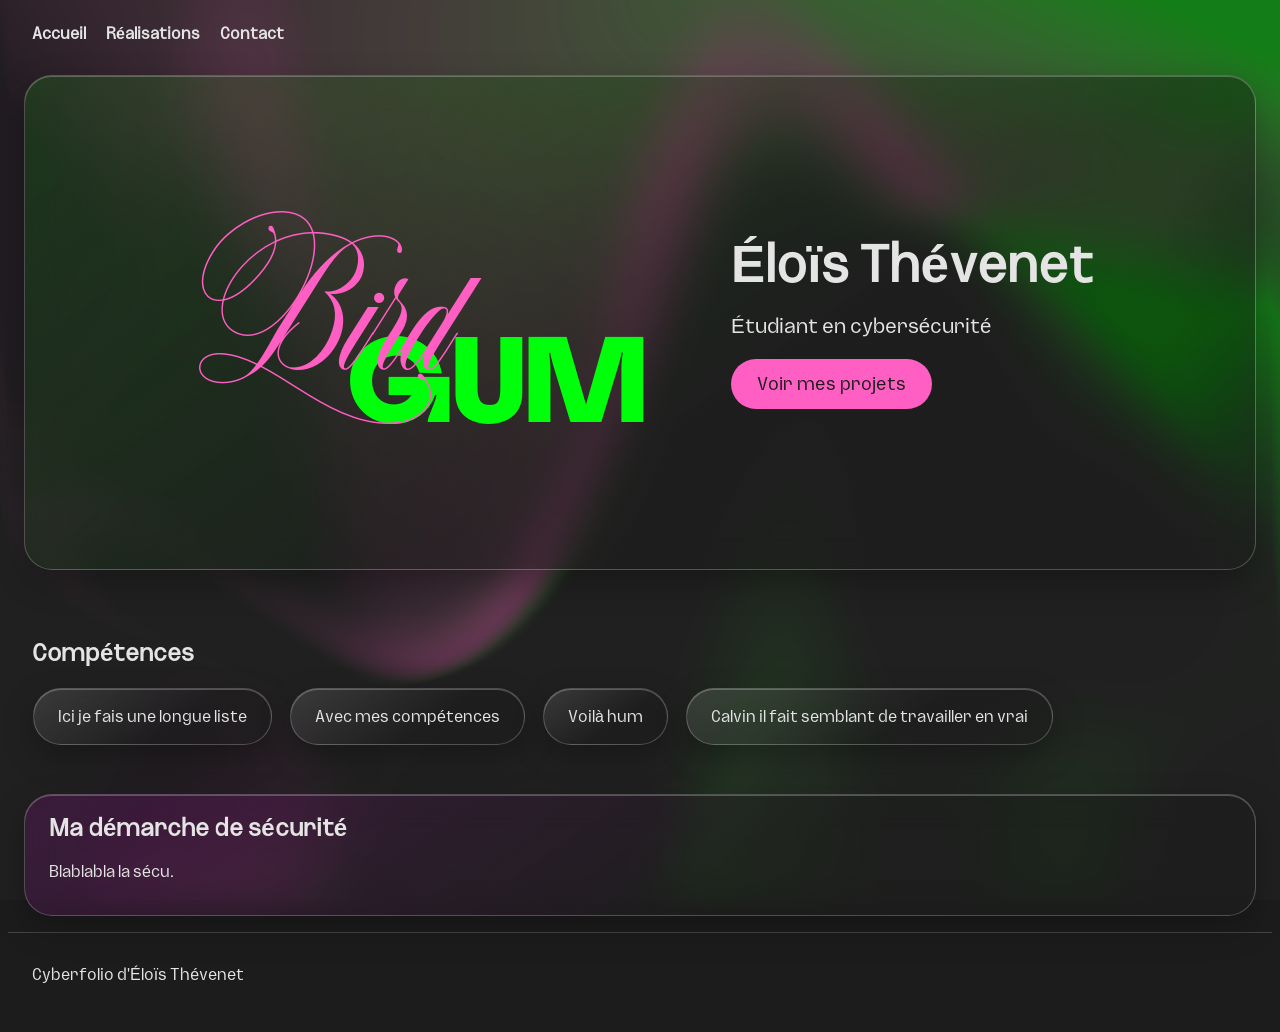
==== index.html @ 5d5ccad8 "g parfait 2" ====
<!DOCTYPE html>
<html lang="fr">

    <head>
        <meta charset="utf-8">
        <meta name="viewport" content="width=device-width, initial-scale=1">
        <title>Mon cyberfolio</title>
        <link rel="stylesheet" href="css/style.css">
        <script src="js/AestheticFluidBg.min.js" defer></script>
        <script src="js/main.js" defer></script>
    </head>

    <body>
        <header>
            <nav id="menu-principal">
                <a href="index.html">Accueil</a>
                <a href="realisations.html">Réalisations</a>
                <a href="contact.html">Contact</a>
             </nav>
        </header>

        <main class="contenu-animé">
            <div class="introduction-fond" aria-hidden="true">
                    <div id="fond-introduction"></div>
            </div>
            
            <section class="introduction">
                <div class="introduction-contenu">
                    <svg class="logo-bird-gum"
                        viewBox="0 0 1548 844"
                        role="img"
                        aria-labelledby="titre-bird-gum">
                        <title id="titre-bird-gum">Bird GUM</title>
                        <text class="logo-gum" x="519" y="741">GUM</text>
                        <text class="logo-bird" x="40" y="570">Bird</text>
                    </svg>

                    <div class="introduction-texte">
                        <h1>Éloïs Thévenet</h1>
                        <p>Étudiant en cybersécurité</p>
                        <a class="lien-projets" href="realisations.html">Voir mes projets</a>
                    </div>
                </div>
            </section>

            <section class="competences">
                <h2>Compétences</h2>
                <ul>
                    <li>Ici je fais une longue liste</li>
                    <li>Avec mes compétences</li>
                    <li>Voilà hum</li>
                    <li>Calvin il fait semblant de travailler en vrai</li>
                </ul>
            </section>

            <section class="demarche-securite">
                <h2>Ma démarche de sécurité</h2>
                <p>Blablabla la sécu.</p>
            </section>
        </main>

        <footer>
            <p>Cyberfolio d'Éloïs Thévenet</p>
        </footer>
        </p>
    </body>
</html>
---- css/style.css ----
@font-face {
    font-family: "DxBrutalist-ExtraBold";
    src: url("../fonts/DxBrutalist-ExtraBold.otf") format("opentype");
    font-weight: 400;
    font-display: swap;
}

@font-face {
    font-family: "Hermaiona";
    src: url("../fonts/Hermaiona.otf") format("opentype");
    font-weight: 400;
    font-display: swap;
}

@font-face {
    font-family: "Blubird";
    src: url('../fonts/Blubird.otf') format("opentype");
    font-weight: 400;
    font-display: swap;
}

body {
    background-color: #1c1c1c;
    color: #e4e4e4;
    font-family: "Blubird", sans-serif;
}

.lien-projets{
    display: inline-block;
    background-color: #ff5fc2;
    color:#1c1c1c;
    padding: 12px 20px;
    border-radius: 999px;
    text-decoration: none;
}

nav {
    display: flex;
    flex-wrap: wrap;
    gap: 20px;
    padding: 16px 24px;
}

nav a {
    color: #e4e4e4;
    text-decoration: none;
    font-weight: bold;
}

nav a:hover,
nav a:focus-visible {
    color: #ff5fc2;
}

.introduction {
    margin: 16px;
    padding: 64px 24px;
    border: 1px solid rgba(255, 255, 255, 0.22);
    border-radius: 28px;
    background: linear-gradient(
        145deg,
        rgba(0, 255, 0, 0.12),
        rgba(28,28,28, 0.48) 60%
    );
    backdrop-filter: blur(16px) saturate(1.35);
    box-shadow:
    inset 0 1px 0 rgba(255,255,255, 0.24),
    0 12px 32px rgba(0,0,0,0.25);
}

.introduction-fond {
    position: absolute;
    inset: 0;
    z-index: -1;
    opacity: 0.45;
    pointer-events: none;
}

#fond-introduction {
    width: 100%;
    height: 100%;
}

.introduction-contenu {
    display: grid;
    grid-template-columns: minmax(0,320px) auto;
    align-items: center;
    justify-content: center;
    gap: clamp(32px, 6vw, 80px)
}

.introduction-contenu > .logo-bird-gum {
    display: block;
    width: 100%;
    height: auto;
}

.introduction-texte {
    display: grid;
    justify-items: start;
}

.logo-bird-gum {
    display: block;
    width: 325px;
    max-width: 100%;
    height: auto;
}

.logo-gum {
    font-family: "DxBrutalist-ExtraBold";
    font-size: 390px;
    fill: #00ff0b
}

.logo-bird {
    font-family: "Hermaiona";
    font-size: 589px;
    fill: #ff5fc2;
}

.introduction-texte h1 {
    margin: 0;
    font-size: clamp(1.8rem, 3vw, 2.5rem);
    line-height: 1.1;
    color: #e4e4e4;
}

.competences {
    padding: 32px 24px;
}

.competences ul {
    display: flex;
    flex-wrap: wrap balance;
    gap: 16px;
    list-style: none;
    margin: 0;
    padding: 0;
}

.competences li {
    margin: 1px;
    padding: 18px 24px;
    border: 1px solid rgba(255, 255, 255, 0.22);
    border-radius: 28px;
    background: linear-gradient(
        145deg,
        rgba(255, 255, 255, 0.12),
        rgba(28,28,28, 0.48) 60%
    );
    backdrop-filter: blur(16px) saturate(1.35);
    box-shadow:
    inset 0 1px 0 rgba(255,255,255, 0.24),
    0 12px 32px rgba(0,0,0,0.25);
}

.demarche-securite {
    margin: 16px;
    padding: 18px 24px;
    border: 1px solid rgba(255, 255, 255, 0.22);
    border-radius: 28px;
    background: linear-gradient(
        145deg,
        rgba(255, 0, 255, 0.12),
        rgba(28,28,28, 0.48) 60%
    );
    backdrop-filter: blur(16px) saturate(1.35);
    box-shadow:
    inset 0 1px 0 rgba(255,255,255, 0.24),
    0 12px 32px rgba(0,0,0,0.25)
}

.demarche-securite h2 {
    margin-top: 0;
}

footer{
    padding: 16px 24px;
    border-top: 1px solid #444;
}

#bouton-menu {
    display: none;
    cursor: pointer;
}

.grille-projets {
    display: grid;
    grid-template-columns: repeat(auto-fit, minmax(min(100%, 260px), 1fr));
    gap: 16px;
    padding: 24px;
}

.grille-projets article {
    padding: 18px 24px;
    border: 1px solid rgba(255, 255, 255, 0.22);
    border-radius: 28px;
    background: linear-gradient(
        145deg,
        rgba(0, 255, 0, 0.12),
        rgba(28,28,28, 0.48) 60%
    );
    backdrop-filter: blur(16px) saturate(1.35);
    box-shadow:
    inset 0 1px 0 rgba(255,255,255, 0.24),
    0 12px 32px rgba(0,0,0,0.25)
}

.grille-projets article h2 {
    margin-top: 0;
}

#filtres-projets {
    display: flex;
    flex-wrap: wrap;
    gap: 8px;
    padding: 0 24px;
}

#filtres-projets button {
    padding: 8px 16px;
    border: 0px;
    border-radius: 999px;
    background-color: #282828;
    color: #e4e4e4;
    cursor: pointer;
}

#filtres-projets button[aria-pressed="true"] {
    background-color: #ff5fc2;
    color: #1c1c1c;
}

.contact-form input[type="text"],
.contact-form input[type="email"]{
    margin: 16px;
    padding: 10px 24px;
    border: 1px solid rgba(255, 255, 255, 0.22);
    border-radius: 28px;
    background: linear-gradient(
        145deg,
        rgba(0, 255, 0, 0.12),
        rgba(28,28,28, 0.48) 60%
    );
    backdrop-filter: blur(16px) saturate(1.35);
    box-shadow:
    inset 0 1px 0 rgba(255,255,255, 0.24),
    0 12px 32px rgba(0,0,0,0.25);
}

.contact-form textarea{
    margin: 16px;
    padding: 10px 240px;
    border: 1px solid rgba(255, 255, 255, 0.22);
    border-radius: 28px;
    background: linear-gradient(
        145deg,
        rgba(0, 255, 0, 0.12),
        rgba(28,28,28, 0.48) 60%
    );
    backdrop-filter: blur(16px) saturate(1.35);
    box-shadow:
    inset 0 1px 0 rgba(255,255,255, 0.24),
    0 12px 32px rgba(0,0,0,0.25);
}

.contact-form .champ-contact > textarea {
    display: block;
    width: 100%;
    max-width: 100%;
    min-height: 150px;
    padding: 14px 18px;
    line-height: 1.5;
    resize: vertical;
}

.contact-form .champ-contact > :is(input[type="text"], input[type="email"]) {
    width: 220px;
    max-width: 100%;
    padding: 10px 16px;
}

.contact-form .champ-contact {
    display: flex;
    flex-direction: column;
    align-items: center;
    gap: 8px;
    margin-bottom: 20px;
    width: 100%;
    min-width: 0;
    box-sizing: border-box;
}

.contact-form .champ-contact > :is(input, textarea) {
    box-sizing: border-box;
    margin: 0;
    color: #f5f5f5;
    caret-color: #ff5fc2;
    font: inherit;
    text-align: left;
}

.contact-form .bouton-envoyer {
    display: block;
    justify-self: center;
    width: fit-content;
    margin: 8px auto 0;
    padding: 12px 28px;
    border: 0;
    border-radius: 999px;
    background: #ff5fc2;
    color: #1c1c1c;
    font: inherit;
    font-weight: 700;
    cursor: pointer;
}

.contact-form .bouton-envoyer:hover {
    background: #ff89d1;
}

.contact-form .bouton-envoyer:focus-visible {
    outline: 2px solid #fff;
    outline-offset: 4px;
}

.contact-form :is(input, textarea):focus {
    outline: none;
    border-color: #ff5fc2;
    box-shadow:
        0 0 0 2px rgba(255, 95, 194, 0.22),
        inset 0 1px 0 rgba(255, 255, 255, 0.24);
}

@media (min-width: 900px) {
    .introduction {
        box-sizing: border-box;
        min-height: clamp(420px, 55vh, 620px);
        display: grid;
        align-items: center;
    }

    .introduction-contenu {
        width: 100%;
        grid-template-columns: minmax(0, 480px) auto;
        gap: clamp(40px, 5vw, 80px);
    }

    .introduction-texte h1 {
        font-size: clamp(2.75rem, 4vw, 4rem);
    }

    .introduction-texte p {
        font-size: clamp(1.125rem, 1.6vw, 1.5rem);
    }

    .introduction-texte .lien-projets {
        font-size: 1.125rem;
        padding: 14px 26px;
    }
}

@media (max-width: 600px) {
    nav {
        gap: 12px;
        padding: 12px 16px;
    }

    .introduction {
        padding: 48px 16px;
    }

    .introduction-contenu {
        grid-template-columns: minmax(0, 320px);
        gap: 24px;
    }

    .introduction-texte {
        justify-items: center;
        text-align: center;
    }

    .competences,
    footer {
        padding: 24px 16px;
    }

    .competences ul {
        display: grid;
        grid-template-columns: repeat(auto-fit, minmax(mix(100%, 200px), 1fr));
        grid-auto-rows: 1fr;
        grid-template-columns: 1fr;
    }

    .demarche-securite {
        margin: 24px 16px;
        padding: 16px;
    }

    .logo-bird-gum .logo-gum {
        transform: translateY(-0px);
    }
}

@supports (field-sizing: content) {
    .contact-form .champ-contact > :is(input[type="text"], input[type="email"]) {
        field-sizing: content;
        width: auto;
        min-width: min(220px, 100%);
    }

    .contact-form textarea {
        field-sizing: content;
        height: auto;
        min-height: 150px;
    }
}
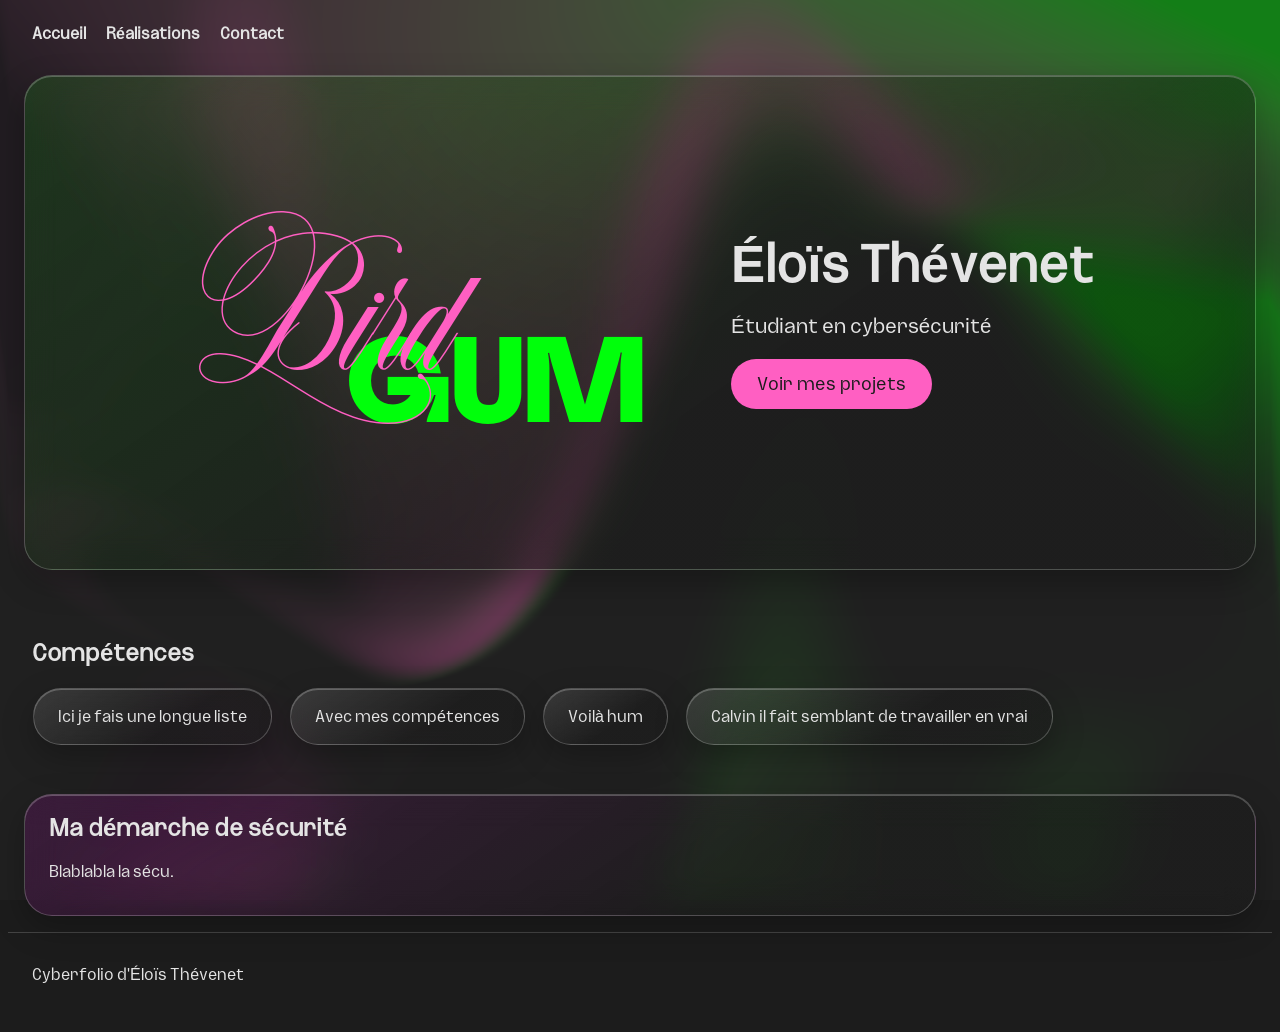
==== commit 16019f11: "g envie de crever" ====
--- a/index.html
+++ b/index.html
@@ -31,7 +31,7 @@
                         role="img"
                         aria-labelledby="titre-bird-gum">
                         <title id="titre-bird-gum">Bird GUM</title>
-                        <text class="logo-gum" x="519" y="741">GUM</text>
+                        <text class="logo-gum" x="515" y="741">GUM</text>
                         <text class="logo-bird" x="40" y="570">Bird</text>
                     </svg>
 
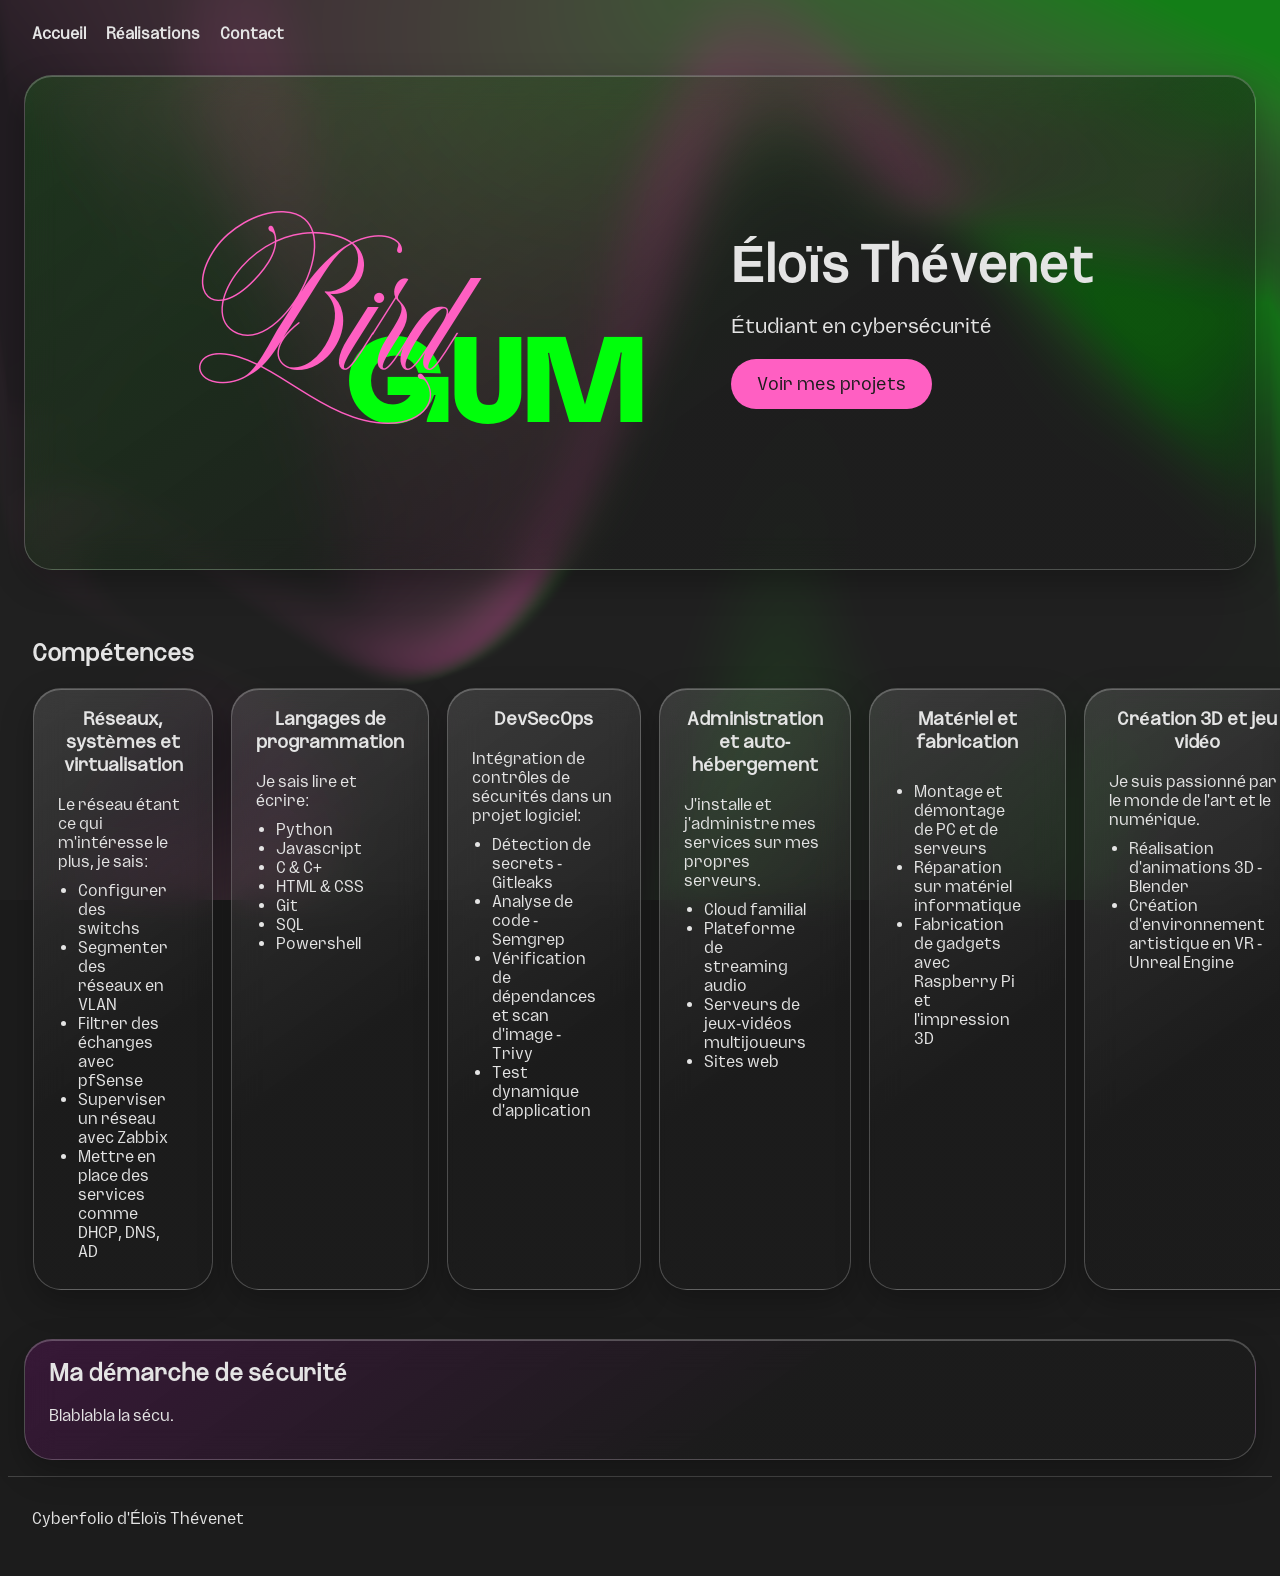
==== commit 40c82eb1: "blabla1" ====
--- a/index.html
+++ b/index.html
@@ -4,7 +4,7 @@
     <head>
         <meta charset="utf-8">
         <meta name="viewport" content="width=device-width, initial-scale=1">
-        <title>Mon cyberfolio</title>
+        <title>Cyberfolio - BirdGum</title>
         <link rel="stylesheet" href="css/style.css">
         <script src="js/AestheticFluidBg.min.js" defer></script>
         <script src="js/main.js" defer></script>
@@ -45,11 +45,117 @@
 
             <section class="competences">
                 <h2>Compétences</h2>
-                <ul>
-                    <li>Ici je fais une longue liste</li>
-                    <li>Avec mes compétences</li>
-                    <li>Voilà hum</li>
-                    <li>Calvin il fait semblant de travailler en vrai</li>
+                <ul class="liste-competences">
+                    <li>
+                        <h3>Réseaux, systèmes et virtualisation</h3>
+                        Le réseau étant ce qui m'intéresse le plus, je sais:
+                        <ul>
+                            <li>
+                                Configurer des switchs
+                            </li>
+                            <li>
+                                Segmenter des réseaux en VLAN
+                            </li>
+                            <li>
+                                Filtrer des échanges avec pfSense
+                            </li>
+                            <li>
+                                Superviser un réseau avec Zabbix
+                            </li>
+                            <li>
+                                Mettre en place des services comme DHCP, DNS, AD
+                            </li>
+                        </ul>
+                    </li>
+                    <li>
+                        <h3>Langages de programmation</h3>
+                        Je sais lire et écrire:
+                        <ul>
+                            <li>
+                                Python
+                            </li>
+                            <li>
+                                Javascript
+                            </li>
+                            <li>
+                                C & C+
+                            </li>
+                            <li>
+                                HTML & CSS
+                            </li>
+                            <li>
+                                Git
+                            </li>
+                            <li>
+                                SQL
+                            </li>
+                            <li>
+                                Powershell
+                            </li>
+                        </ul>
+                    </li>
+                    <li>
+                        <h3>DevSecOps</h3>
+                        Intégration de contrôles de sécurités dans un projet logiciel:
+                            <ul>
+                                <li>
+                                    Détection de secrets - Gitleaks
+                                </li>
+                                <li>
+                                    Analyse de code - Semgrep
+                                </li>
+                                <li>
+                                    Vérification de dépendances et scan d'image - Trivy
+                                </li>
+                                <li>
+                                    Test dynamique d'application
+                                </li>
+                            </ul>
+                    </li>
+                    <li>
+                        <h3>Administration et auto-hébergement</h3>
+                        J'installe et j'administre mes services sur mes propres serveurs. 
+                        <ul>
+                            <li>
+                                Cloud familial
+                            </li>
+                            <li>
+                                Plateforme de streaming audio
+                            </li>
+                            <li>
+                                Serveurs de jeux-vidéos multijoueurs
+                            </li>
+                            <li>
+                                Sites web
+                            </li>
+                        </ul>
+                    </li>
+                    <li>
+                        <h3>Matériel et fabrication</h3>
+                        <ul>
+                            <li>
+                                Montage et démontage de PC et de serveurs
+                            </li>
+                            <li>
+                                Réparation sur matériel informatique
+                            </li>
+                            <li>
+                                Fabrication de gadgets avec Raspberry Pi et l'impression 3D
+                            </li>
+                        </ul>
+                    </li>
+                    <li>
+                        <h3>Création 3D et jeu vidéo</h3>
+                        Je suis passionné par le monde de l'art et le numérique.
+                        <ul>
+                            <li>
+                                Réalisation d'animations 3D - Blender
+                            </li>
+                            <li>
+                                Création d'environnement artistique en VR - Unreal Engine
+                            </li>
+                        </ul>
+                    </li>
                 </ul>
             </section>
 
--- a/css/style.css
+++ b/css/style.css
@@ -69,7 +69,7 @@
 }
 
 .introduction-fond {
-    position: absolute;
+    position: fixed;
     inset: 0;
     z-index: -1;
     opacity: 0.45;
@@ -139,7 +139,7 @@
     padding: 0;
 }
 
-.competences li {
+.liste-competences > li {
     margin: 1px;
     padding: 18px 24px;
     border: 1px solid rgba(255, 255, 255, 0.22);
@@ -153,6 +153,17 @@
     box-shadow:
     inset 0 1px 0 rgba(255,255,255, 0.24),
     0 12px 32px rgba(0,0,0,0.25);
+}
+
+.competences h3 {
+    text-align: center;
+    margin-top: 0;
+}
+
+.liste-competences > li > ul {
+    display:block;
+    list-style:disc;
+    padding: 10px 20px;
 }
 
 .demarche-securite {
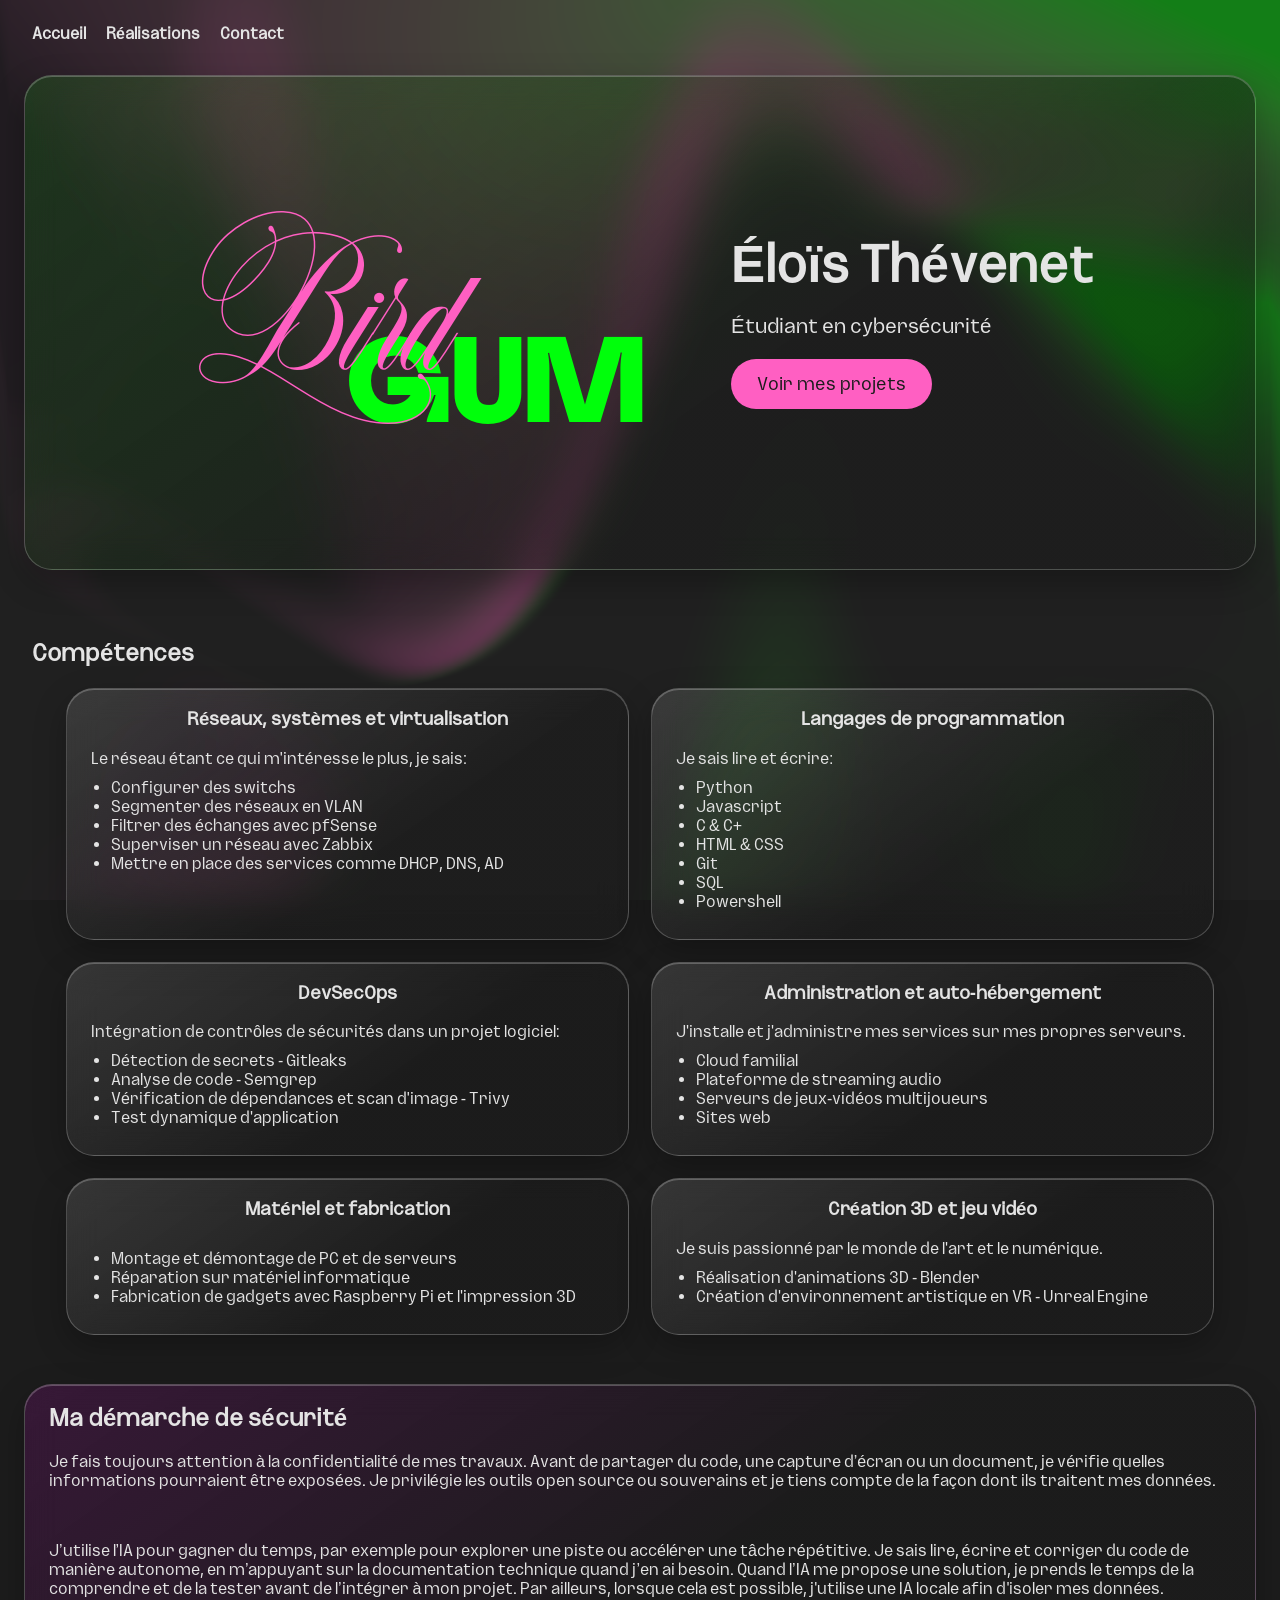
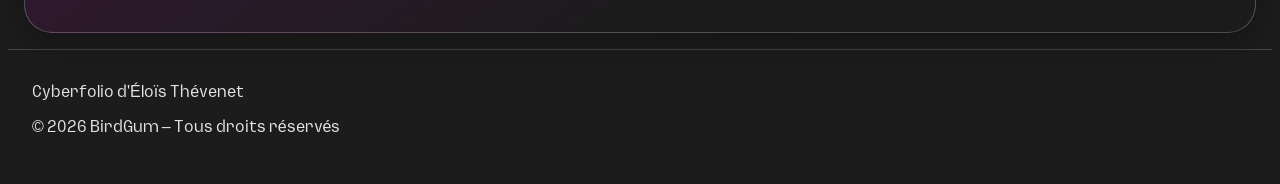
==== commit c4910722: "blabla complet" ====
--- a/index.html
+++ b/index.html
@@ -123,7 +123,7 @@
                                 Plateforme de streaming audio
                             </li>
                             <li>
-                                Serveurs de jeux-vidéos multijoueurs
+                                Serveurs de jeux-vidéos multijoueurs 
                             </li>
                             <li>
                                 Sites web
@@ -161,12 +161,15 @@
 
             <section class="demarche-securite">
                 <h2>Ma démarche de sécurité</h2>
-                <p>Blablabla la sécu.</p>
+                <p>Je fais toujours attention à la confidentialité de mes travaux. Avant de partager du code, une capture d’écran ou un document, je vérifie quelles informations pourraient être exposées. Je privilégie les outils open source ou souverains et je tiens compte de la façon dont ils traitent mes données.</p>
+                <br>
+                <p>J’utilise l’IA pour gagner du temps, par exemple pour explorer une piste ou accélérer une tâche répétitive. Je sais lire, écrire et corriger du code de manière autonome, en m’appuyant sur la documentation technique quand j’en ai besoin. Quand l’IA me propose une solution, je prends le temps de la comprendre et de la tester avant de l’intégrer à mon projet. Par ailleurs, lorsque cela est possible, j'utilise une IA locale afin d'isoler mes données.</p>
             </section>
         </main>
 
         <footer>
             <p>Cyberfolio d'Éloïs Thévenet</p>
+            <p>© 2026 BirdGum – Tous droits réservés</p>
         </footer>
         </p>
     </body>
--- a/css/style.css
+++ b/css/style.css
@@ -130,13 +130,14 @@
     padding: 32px 24px;
 }
 
-.competences ul {
-    display: flex;
-    flex-wrap: wrap balance;
-    gap: 16px;
+.liste-competences {
+    display: grid;
+    grid-template-columns: repeat(2, minmax(0, 1fr));
+    gap: 20px;
+    max-width: 1150px;
+    margin: 0 auto;
+    padding: 0;
     list-style: none;
-    margin: 0;
-    padding: 0;
 }
 
 .liste-competences > li {
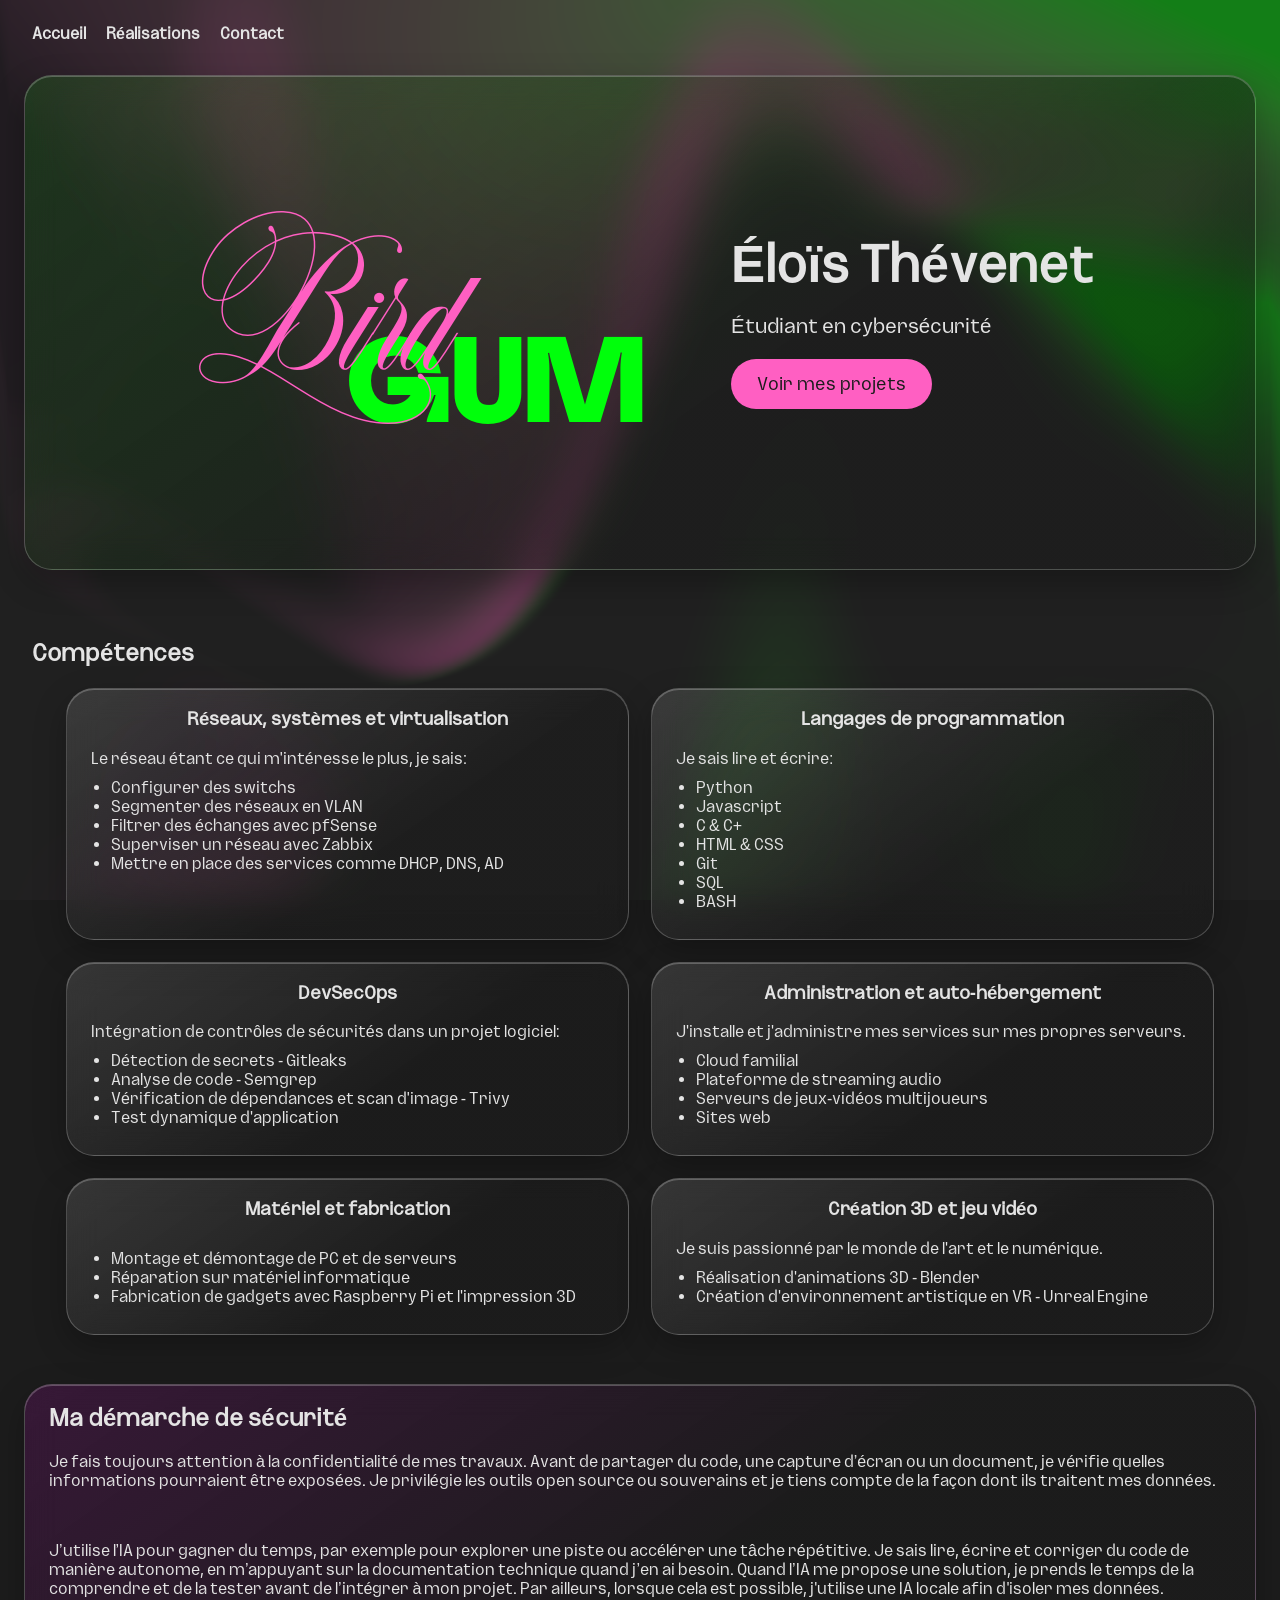
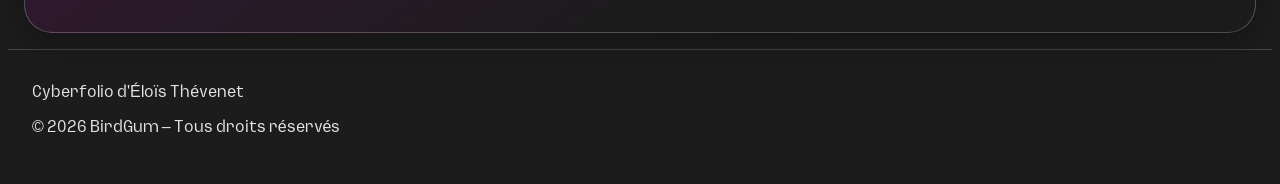
==== commit d944f8d8: "propre" ====
--- a/index.html
+++ b/index.html
@@ -5,6 +5,7 @@
         <meta charset="utf-8">
         <meta name="viewport" content="width=device-width, initial-scale=1">
         <title>Cyberfolio - BirdGum</title>
+        <link rel="icon" type="image/png" href="img/logo.png">
         <link rel="stylesheet" href="css/style.css">
         <script src="js/AestheticFluidBg.min.js" defer></script>
         <script src="js/main.js" defer></script>
@@ -90,7 +91,7 @@
                                 SQL
                             </li>
                             <li>
-                                Powershell
+                                BASH
                             </li>
                         </ul>
                     </li>
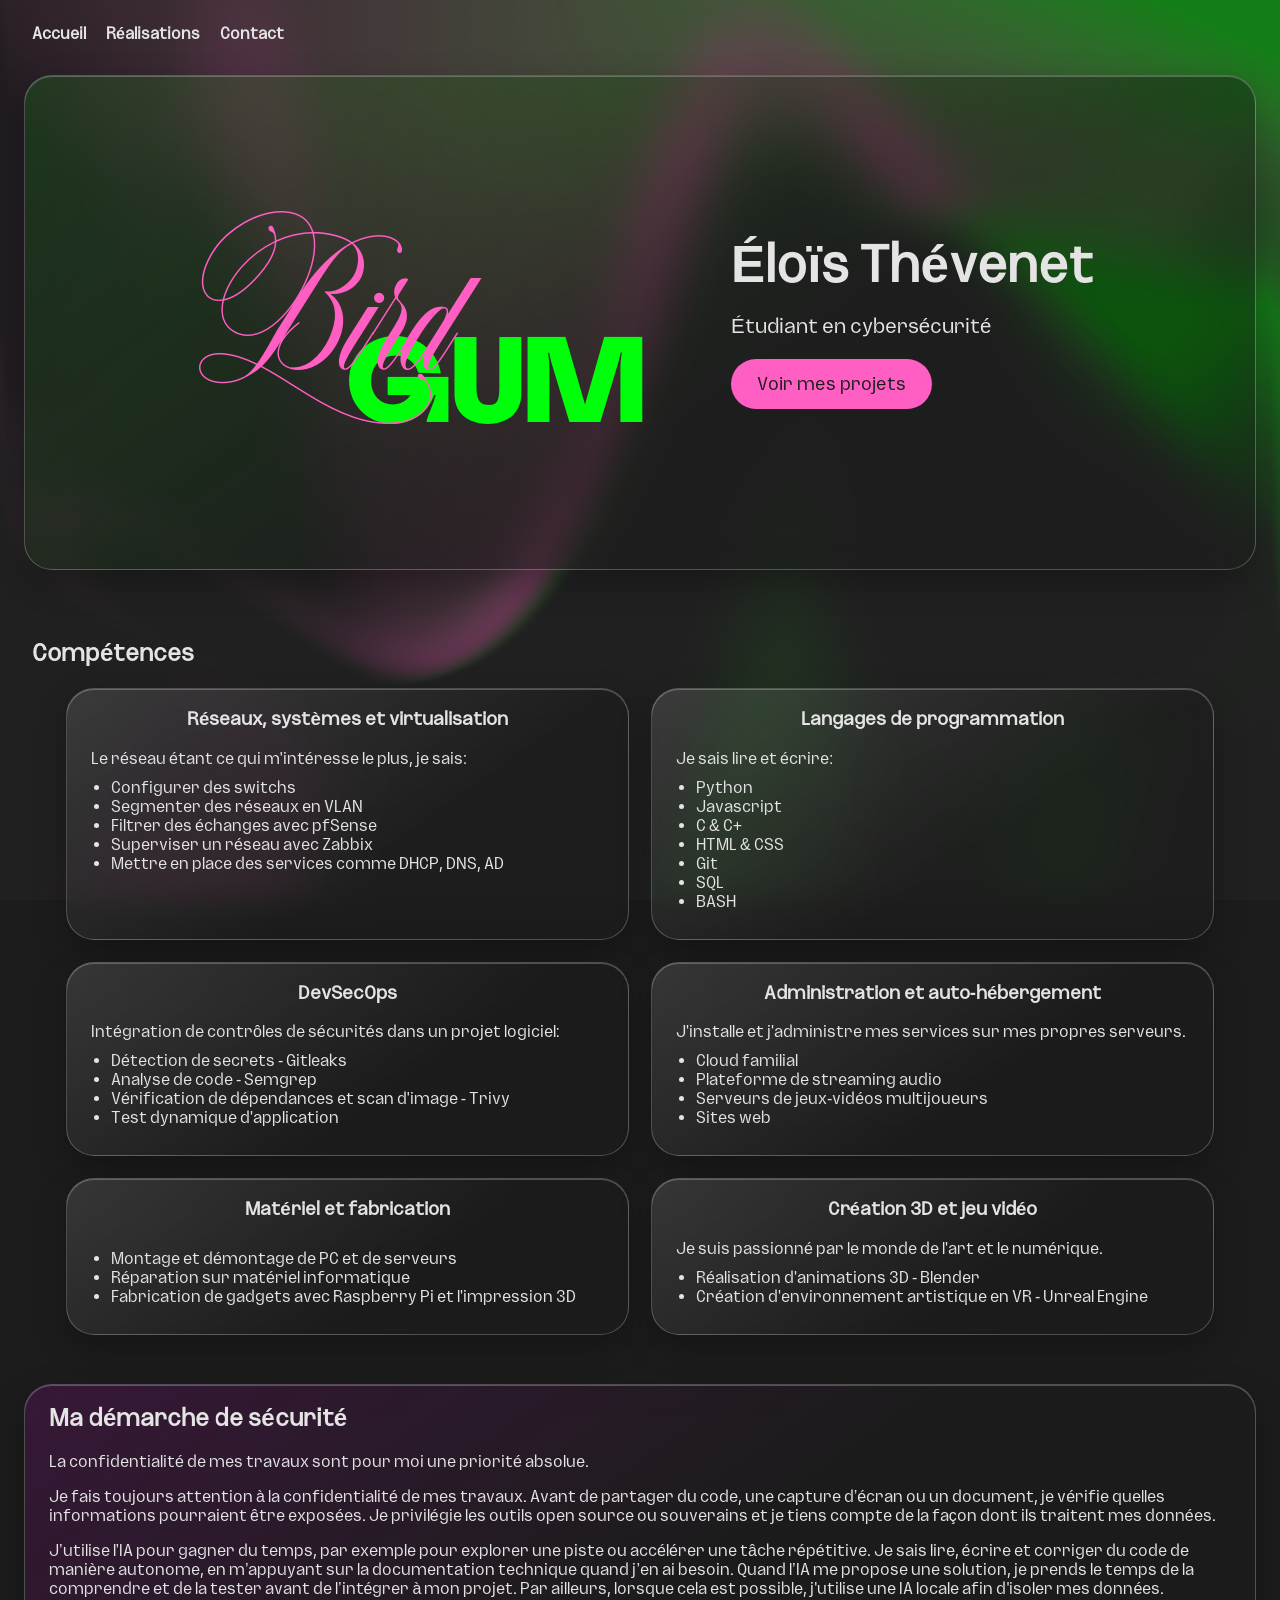
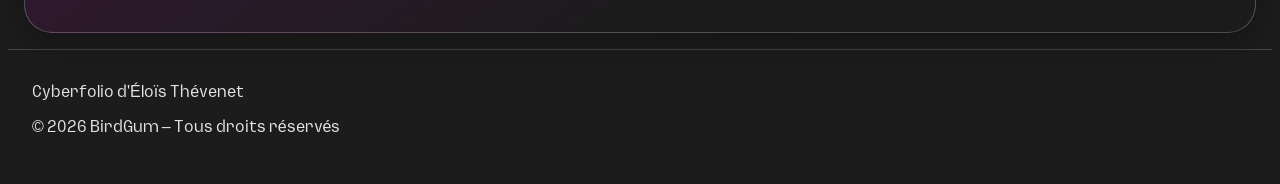
==== commit 9e36b3ad: "logo" ====
--- a/index.html
+++ b/index.html
@@ -162,8 +162,8 @@
 
             <section class="demarche-securite">
                 <h2>Ma démarche de sécurité</h2>
+                <p>La confidentialité de mes travaux sont pour moi une priorité absolue.</p>
                 <p>Je fais toujours attention à la confidentialité de mes travaux. Avant de partager du code, une capture d’écran ou un document, je vérifie quelles informations pourraient être exposées. Je privilégie les outils open source ou souverains et je tiens compte de la façon dont ils traitent mes données.</p>
-                <br>
                 <p>J’utilise l’IA pour gagner du temps, par exemple pour explorer une piste ou accélérer une tâche répétitive. Je sais lire, écrire et corriger du code de manière autonome, en m’appuyant sur la documentation technique quand j’en ai besoin. Quand l’IA me propose une solution, je prends le temps de la comprendre et de la tester avant de l’intégrer à mon projet. Par ailleurs, lorsque cela est possible, j'utilise une IA locale afin d'isoler mes données.</p>
             </section>
         </main>
